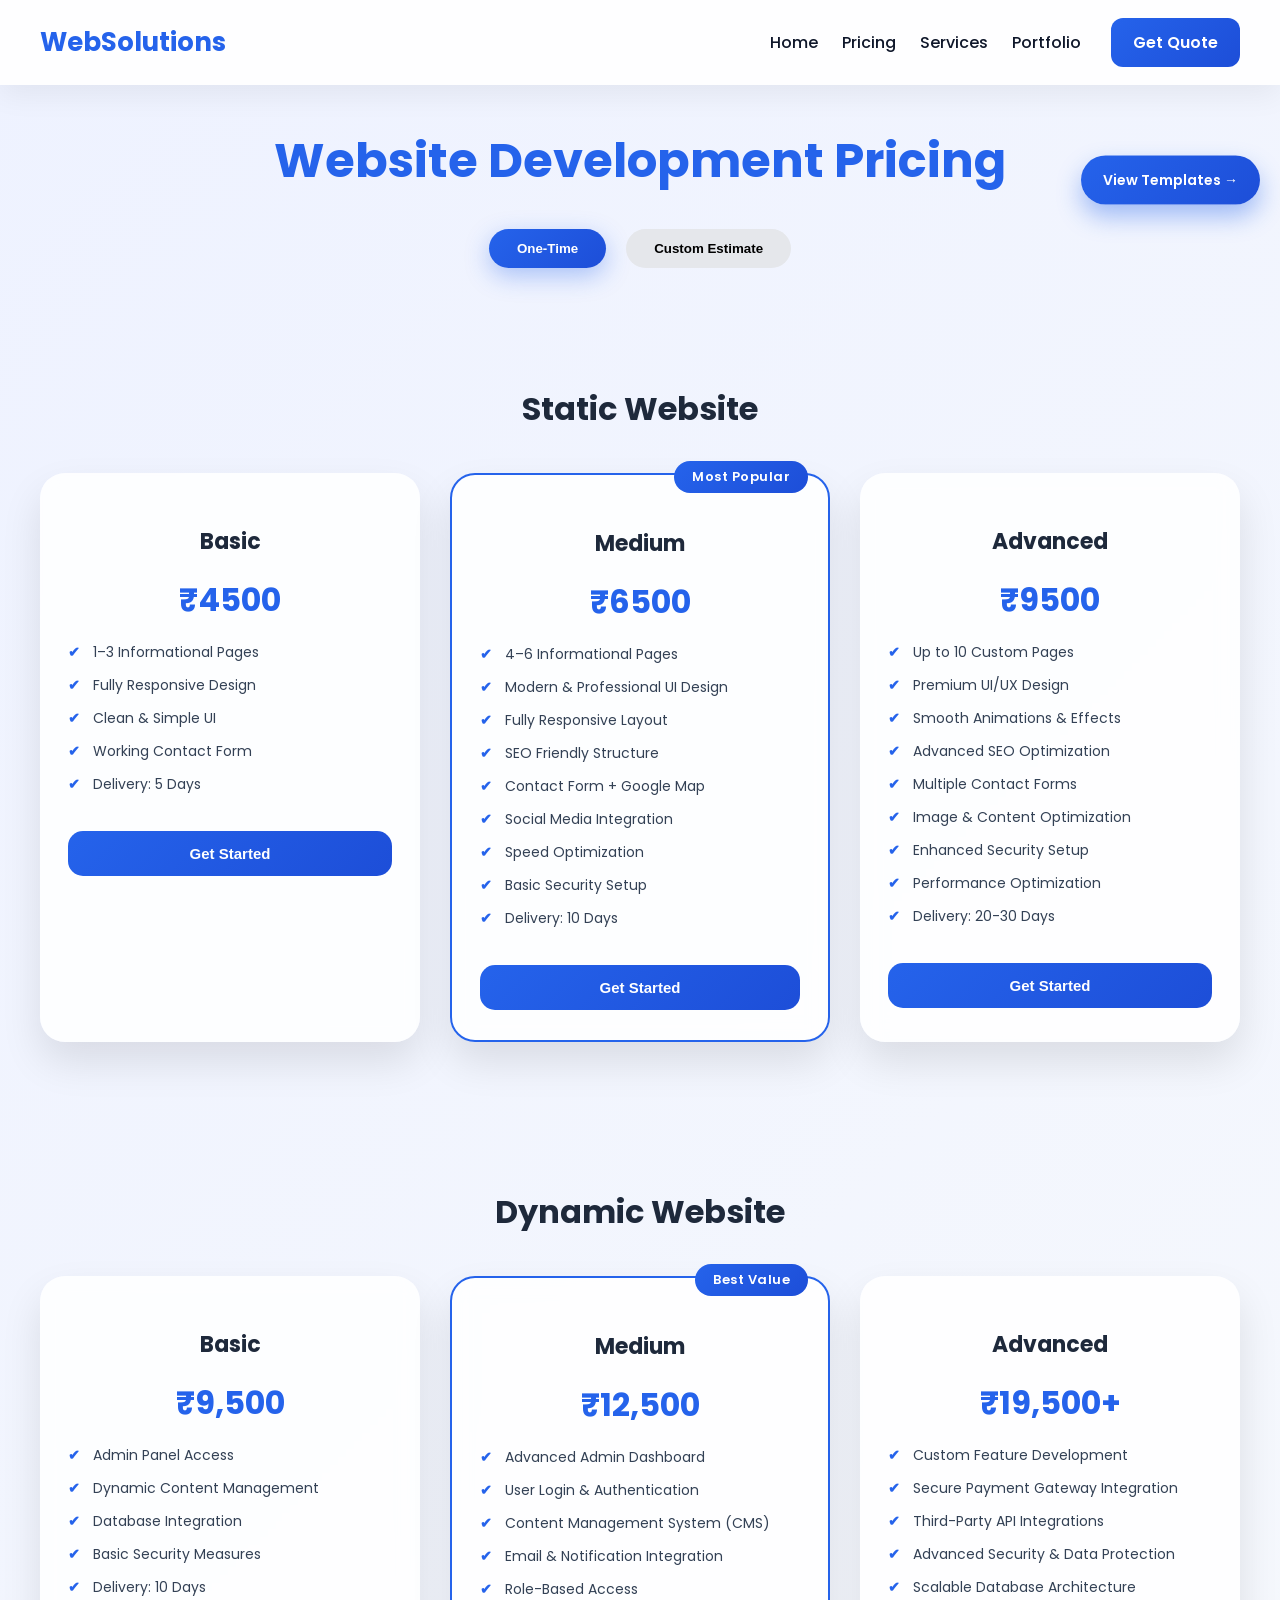
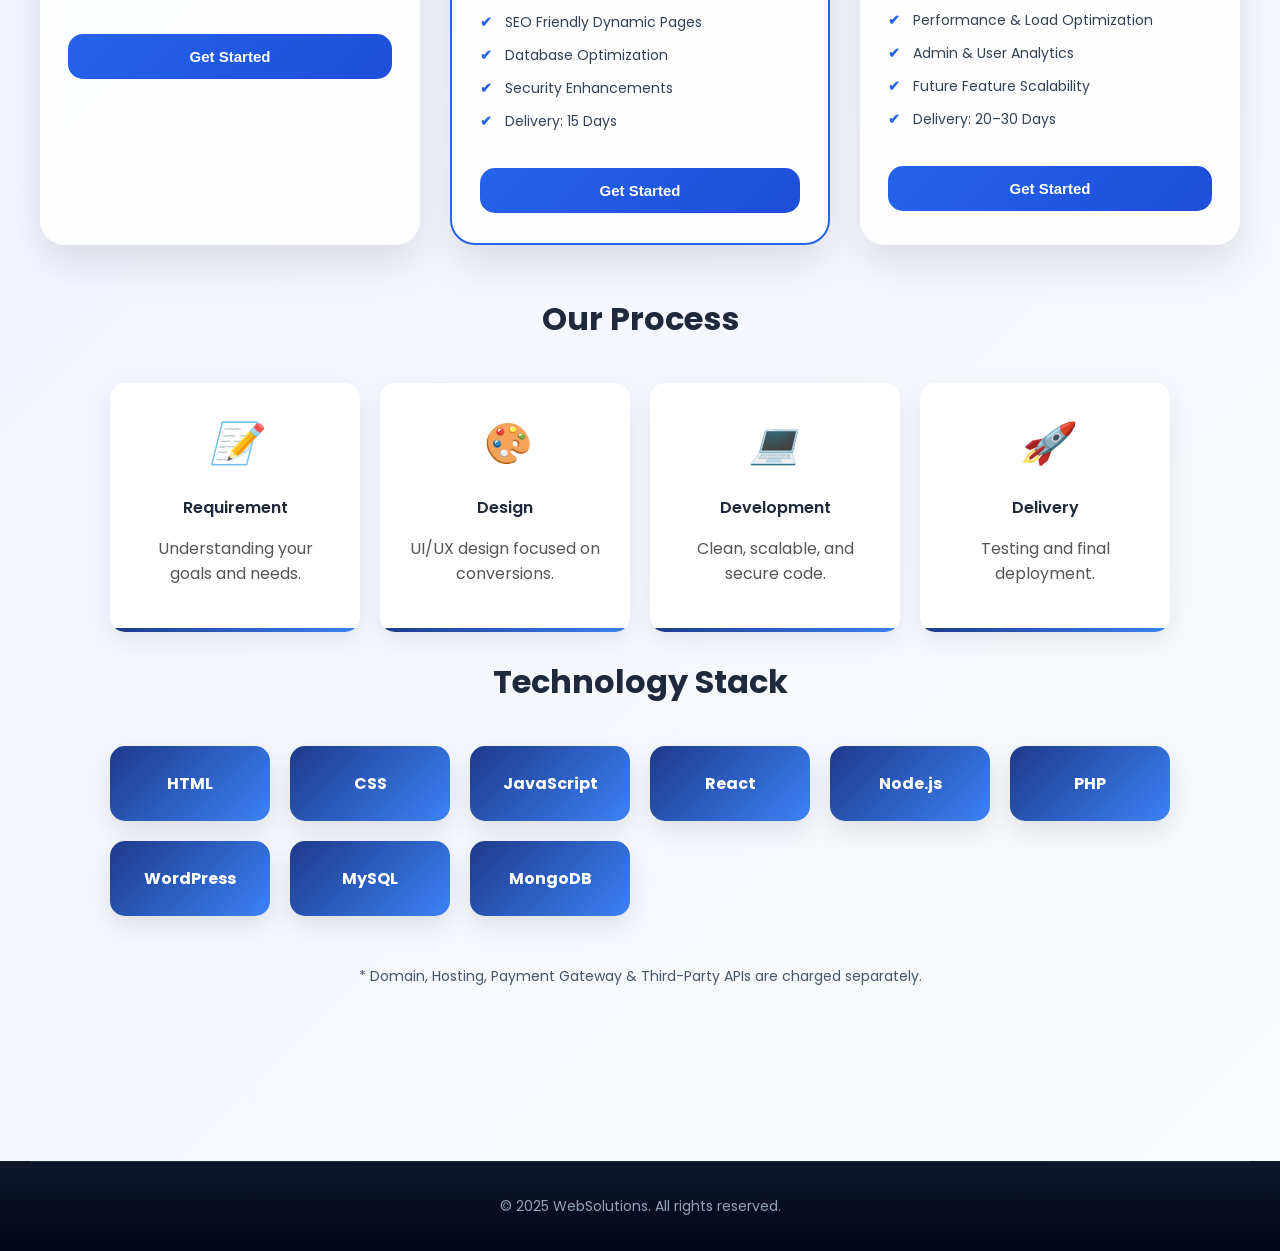
==== pricing.html @ 4da559c1 "Add files via upload" ====
<!DOCTYPE html>
<html lang="en">
<head>
<meta charset="UTF-8">
<meta name="viewport" content="width=device-width, initial-scale=1.0">
<title>Website Development Pricing</title>

<link href="https://fonts.googleapis.com/css2?family=Poppins:wght@300;400;500;600;700&display=swap" rel="stylesheet">
<link rel="stylesheet" href="style.css">
<link rel="stylesheet" href="header.css">


<style>
:root{
    --primary:#2563eb;
    --secondary:#0f172a;
    --light:#f8fafc;
    --card-bg:rgba(255,255,255,0.85);
    --shadow:0 20px 40px rgba(0,0,0,0.1);
}

*{ box-sizing:border-box; }

body {
    font-family: 'Poppins', sans-serif;
    margin: 0;
    background: linear-gradient(135deg,#eef2ff,#f8fafc);
    color:#1e293b;
}

/* Headings */
h1 {
    text-align:center;
    font-size:3rem;
    margin-top:40px;
    font-weight:700;
    color:var(--primary);
}
h2{
    text-align:center;
    font-size:2rem;
    margin-bottom:40px;
}

/* Toggle Buttons */
.toggle-box {
    text-align:center;
    margin:30px 0;
}
.toggle-box button {
    padding:12px 28px;
    border:none;
    margin:0 8px;
    cursor:pointer;
    border-radius:30px;
    font-weight:600;
    background:#e5e7eb;
    transition:0.3s;
}
.toggle-box .active {
    background:linear-gradient(135deg,var(--primary),#1d4ed8);
    color:#fff;
    box-shadow:0 8px 25px rgba(37,99,235,0.35);
}

/* Templates Button */
.templates-btn{
    position:fixed;
    right:20px;
    top:20%;
    transform:translateY(-50%);
    background:linear-gradient(135deg,#2563eb,#1d4ed8);
    color:#fff;
    padding:14px 22px;
    border-radius:30px;
    font-size:14px;
    font-weight:600;
    text-decoration:none;
    box-shadow:0 12px 25px rgba(37,99,235,0.4);
    z-index:999;
    transition:0.3s ease, transform 0.3s ease;
}
.templates-btn:hover{
    transform:translateY(-50%) scale(1.1);
    box-shadow:0 18px 35px rgba(37,99,235,0.55);
}

/* Pricing Section */
.pricing-section {
    padding:60px 20px;
}
.cards {
    display:grid;
    grid-template-columns:repeat(auto-fit,minmax(280px,1fr));
    gap:30px;
    max-width:1200px;
    margin:auto;
}

/* Card Styles */
.card {
    background:var(--card-bg);
    padding:30px 28px;
    border-radius:25px;
    box-shadow:var(--shadow);
    backdrop-filter:blur(10px);
    transition:0.4s ease, transform 0.4s;
    position: relative;
}
.card:hover{
    transform: translateY(-15px) scale(1.03);
    box-shadow:0 25px 50px rgba(0,0,0,0.15);
}
.card.popular {
    border:2px solid var(--primary);
}
.popular-tag {
    position:absolute;
    top:-14px;
    right:20px;
    background:linear-gradient(135deg,var(--primary),#1d4ed8);
    color:#fff;
    padding:6px 18px;
    font-size:13px;
    border-radius:30px;
    font-weight:600;
    letter-spacing:0.5px;
}
.card h3 {
    text-align:center;
    font-size:22px;
    margin-bottom:15px;
}
.price {
    text-align:center;
    font-size:32px;
    font-weight:700;
    color:var(--primary);
    margin:18px 0;
}
ul {
    list-style:none;
    padding:0;
}
ul li {
    margin-bottom:12px;
    padding-left:25px;
    position:relative;
    font-size:14px;
    color:#334155;
}
ul li::before{
    content:"✔";
    position:absolute;
    left:0;
    color:var(--primary);
    font-weight:600;
}

/* Card Buttons */
.card button {
    width:100%;
    padding:14px;
    border:none;
    background:linear-gradient(135deg,var(--primary),#1d4ed8);
    color:#fff;
    border-radius:15px;
    cursor:pointer;
    font-size:15px;
    font-weight:600;
    margin-top:20px;
    transition:0.3s, transform 0.3s;
}
.card button:hover {
    transform:scale(1.05);
    box-shadow:0 12px 30px rgba(37,99,235,0.35);
}

/* Note */
.note {
    text-align:center;
    margin-top:40px;
    color:#475569;
    font-size:14px;
}

/* Modal */
.modal{
    display:none;
    position:fixed;
    top:0; left:0;
    width:100%;
    height:100%;
    background:rgba(0,0,0,0.6);
    backdrop-filter:blur(6px);
    z-index:999;
}
.modal-content{
    background:#fff;
    width:90%;
    max-width:500px;
    margin:6% auto;
    padding:30px;
    border-radius:25px;
    position:relative;
    box-shadow:0 20px 50px rgba(0,0,0,0.15);
}
.close{
    position:absolute;
    top:15px;
    right:20px;
    font-size:25px;
    cursor:pointer;
    transition:0.3s;
}
.close:hover{
    color:var(--primary);
}
.modal-content label{
    display:block;
    margin-top:15px;
    font-size:14px;
}
.modal-content select,
.modal-content input{
    width:100%;
    padding:12px;
    margin-top:6px;
    border-radius:12px;
    border:1px solid #cbd5f5;
    font-size:14px;
}
.estimate-price{
    font-size:28px;
    color:var(--primary);
    font-weight:700;
    margin:15px 0;
}
.submit-btn{
    width:100%;
    padding:14px;
    border:none;
    border-radius:15px;
    background:linear-gradient(135deg,var(--primary),#1d4ed8);
    color:#fff;
    font-size:16px;
    cursor:pointer;
    transition:0.3s, transform 0.3s;
}
.submit-btn:hover{
    transform:scale(1.05);
    box-shadow:0 12px 30px rgba(37,99,235,0.35);
}

/* Responsive */
@media(max-width:768px){
    .templates-btn{
        right:12px;
        top:auto;
        bottom:20px;
        transform:none;
        border-radius:14px;
        padding:12px 16px;
        font-size:13px;
    }
}
.process { max-width: 1100px; margin: 50px auto; padding: 0 20px; }
/* Process Flow */
    .process-flow { display: flex; flex-wrap: wrap; justify-content: space-between; gap: 20px; margin-top: 30px; }
    .process-card { flex: 1 1 220px; background: white; padding: 30px; border-radius: 15px; text-align: center; box-shadow: 0 8px 25px rgba(0,0,0,0.08); transition: transform 0.4s, box-shadow 0.4s; position: relative; overflow: hidden; }
    .process-card:hover { transform: translateY(-10px); box-shadow: 0 15px 35px rgba(0,0,0,0.15); }
    .process-card::after { content: ''; position: absolute; width: 100%; height: 4px; background: linear-gradient(to right, #1e3a8a, #3b82f6); bottom: 0; left: 0; border-radius: 4px; }
    .process-card i { font-size: 2.5rem; color: #1e3a8a; margin-bottom: 15px; display: block; transition: transform 0.4s; }
    .process-card:hover i { transform: scale(1.2) rotate(10deg); }
    .process-card h4 { margin-bottom: 10px; font-weight: 600; }
    .process-card p { color: #555; }

    /* Tech Stack */
    .tech-stack { display: grid; grid-template-columns: repeat(auto-fit, minmax(140px, 1fr)); gap: 20px; margin-top: 30px; }
    .tech-card { background: linear-gradient(135deg,#1e3a8a,#3b82f6); color: white; padding: 25px; border-radius: 15px; text-align: center; font-weight: 700; font-size: 1rem; box-shadow: 0 10px 25px rgba(0,0,0,0.1); transition: transform 0.4s, box-shadow 0.4s; }
    .tech-card:hover { transform: translateY(-10px) scale(1.05); box-shadow: 0 15px 35px rgba(0,0,0,0.2); }
</style>
</head>
<body>
    <header id="top-header" class="top-header"></header>

<h1>Website Development Pricing</h1>

<div class="toggle-box">
    <button id="oneTimeBtn" class="active">One-Time</button>
    <button onclick="openEstimator()">Custom Estimate</button>
</div>

<a href="templates.html" class="templates-btn">
    View Templates →
</a>

<!-- STATIC WEBSITE -->
<section class="pricing-section">
<h2>Static Website</h2>
<div class="cards">
    <div class="card">
        <h3>Basic</h3>
        <div class="price">₹4500</div>
        <ul>
            <li>1–3 Informational Pages</li>
            <li>Fully Responsive Design</li>
            <li>Clean & Simple UI</li>
            <li>Working Contact Form</li>
            <!-- <li>Mobile & Desktop Compatibility</li> -->
            <!-- <li>Basic SEO Setup</li>
            <li>Fast Loading Pages</li> -->
            <li>Delivery: 5 Days</li>
        </ul>
        <button onclick="openWhatsApp('Static Website','Basic','₹5,000',['1–3 Pages','Responsive Design','Basic UI','Contact Form','Delivery: 5 Days'])">Get Started</button>
    </div>
    <div class="card popular">
        <div class="popular-tag">Most Popular</div>
        <h3>Medium</h3>
        <div class="price">₹6500</div>
        <ul>
            <li>4–6 Informational Pages</li>
            <li>Modern & Professional UI Design</li>
            <li>Fully Responsive Layout</li>
            <li>SEO Friendly Structure</li>
            <li>Contact Form + Google Map</li>
            <li>Social Media Integration</li>
            <li>Speed Optimization</li>
            <li>Basic Security Setup</li>
            <li>Delivery: 10 Days</li>
        </ul>
        <button onclick="openWhatsApp('Static Website','Medium','₹10,000',['4–6 Pages','Modern UI','SEO Friendly','Contact + Map','Delivery: 7 Days'])">Get Started</button>
    </div>
    <div class="card">
        <h3>Advanced</h3>
        <div class="price">₹9500</div>
        <ul>
            <li>Up to 10 Custom Pages</li>
            <li>Premium UI/UX Design</li>
            <li>Smooth Animations & Effects</li>
            <li>Advanced SEO Optimization</li>
            <li>Multiple Contact Forms</li>
            <li>Image & Content Optimization</li>
            <li>Enhanced Security Setup</li>
            <li>Performance Optimization</li>
            <li>Delivery: 20-30 Days</li>
        </ul>
        <button onclick="openWhatsApp('Static Website','Advanced','₹18,000',['Up to 10 Pages','Premium UI','Animations','SEO Optimization','Delivery: 10 Days'])">Get Started</button>
    </div>
</div>
</section>

<!-- DYNAMIC WEBSITE -->
<section class="pricing-section">
<h2>Dynamic Website</h2>
<div class="cards">
    <div class="card">
        <h3>Basic</h3>
        <div class="price">₹9,500</div>
        <ul>
            <li>Admin Panel Access</li>
            <li>Dynamic Content Management</li>
            <li>Database Integration</li>
            <!-- <li>Contact Form with Email Notification</li> -->
            <!-- <li>Responsive User Interface</li> -->
            <li>Basic Security Measures</li>
            <!-- <li>Content Update Capability</li> -->
            <li>Delivery: 10 Days</li>
        </ul>
        <button onclick="openWhatsApp('Dynamic Website','Basic','₹20,000',['Admin Panel','Dynamic Content','Contact Form','Basic Database','Delivery: 10 Days'])">Get Started</button>
    </div>
    <div class="card popular">
        <div class="popular-tag">Best Value</div>
        <h3>Medium</h3>
        <div class="price">₹12,500</div>
        <ul>
            <li>Advanced Admin Dashboard</li>
            <li>User Login & Authentication</li>
            <li>Content Management System (CMS)</li>
            <li>Email & Notification Integration</li>
            <li>Role-Based Access</li>
            <li>SEO Friendly Dynamic Pages</li>
            <li>Database Optimization</li>
            <li>Security Enhancements</li>
            <li>Delivery: 15 Days</li>
        </ul>
        <button onclick="openWhatsApp('Dynamic Website','Medium','₹40,000',['Admin Dashboard','User Login','CMS','Email Integration','Delivery: 15 Days'])">Get Started</button>
    </div>
    <div class="card">
        <h3>Advanced</h3>
        <div class="price">₹19,500+</div>
        <ul>
            <li>Custom Feature Development</li>
            <li>Secure Payment Gateway Integration</li>
            <li>Third-Party API Integrations</li>
            <li>Advanced Security & Data Protection</li>
            <li>Scalable Database Architecture</li>
            <li>Performance & Load Optimization</li>
            <li>Admin & User Analytics</li>
            <li>Future Feature Scalability</li>
            <li>Delivery: 20–30 Days</li>
        </ul>
        <button onclick="openWhatsApp('Dynamic Website','Advanced','₹70,000+',['Custom Features','Payment Gateway','API Integration','High Security','Delivery: 20–30 Days'])">Get Started</button>
    </div>
</div>

<div class="process">
<section>
  <h2>Our Process</h2>
  <div class="process-flow">
    <div class="process-card">
      <i>📝</i>
      <h4>Requirement</h4>
      <p>Understanding your goals and needs.</p>
    </div>
    <div class="process-card">
      <i>🎨</i>
      <h4>Design</h4>
      <p>UI/UX design focused on conversions.</p>
    </div>
    <div class="process-card">
      <i>💻</i>
      <h4>Development</h4>
      <p>Clean, scalable, and secure code.</p>
    </div>
    <div class="process-card">
      <i>🚀</i>
      <h4>Delivery</h4>
      <p>Testing and final deployment.</p>
    </div>
  </div>
</section>

<section>
  <h2>Technology Stack</h2>
  <div class="tech-stack">
    <div class="tech-card">HTML</div>
    <div class="tech-card">CSS</div>
    <div class="tech-card">JavaScript</div>
    <div class="tech-card">React</div>
    <div class="tech-card">Node.js</div>
    <div class="tech-card">PHP</div>
    <div class="tech-card">WordPress</div>
    <div class="tech-card">MySQL</div>
    <div class="tech-card">MongoDB</div>
  </div>
</section>
</div>
<p class="note">* Domain, Hosting, Payment Gateway & Third-Party APIs are charged separately.</p>
</section>

<!-- MODAL -->
<div id="estimatorModal" class="modal">
  <div class="modal-content">
    <span class="close" onclick="closeEstimator()">×</span>
    <h2>Custom Website Cost Estimation</h2>

    <label>Website Type</label>
    <select id="siteType" onchange="calculateCost()">
      <option value="static">Static Website</option>
      <option value="dynamic">Dynamic Website</option>
    </select>

    <label>Number of Pages</label>
    <input type="number" id="pages" value="5" min="1" onchange="calculateCost()">

    <label><input type="checkbox" id="admin" onchange="calculateCost()"> Admin Panel</label>
    <label><input type="checkbox" id="login" onchange="calculateCost()"> Login / Signup</label>
    <label><input type="checkbox" id="payment" onchange="calculateCost()"> Mobile Friendly</label>
    <label><input type="checkbox" id="seo" onchange="calculateCost()"> SEO Optimization</label>

    <h3>Total Estimated Cost</h3>
    <div class="estimate-price">₹ <span id="totalCost">0</span></div>

    <button class="submit-btn" onclick="sendEstimatorQuote()">Request Final Quote</button>

  </div>
</div>
<div id="footer"></div>


<script>
    fetch("header.html")
    .then(res => res.text())
    .then(data => {
        document.getElementById("top-header").innerHTML = data;
        lucide.createIcons(); // re-init icons after load
    });
fetch("footer.html")
    .then(res => res.text())
    .then(data => {
        document.getElementById("footer").innerHTML = data;
        lucide.createIcons(); // re-init icons after load
    });
function openEstimator(){ document.getElementById("estimatorModal").style.display="block"; calculateCost(); }
function closeEstimator(){ document.getElementById("estimatorModal").style.display="none"; }

function calculateCost(){
    let total = 0;
    const siteType = document.getElementById("siteType").value;
    const pages = parseInt(document.getElementById("pages").value);
    const admin = document.getElementById("admin");
    const login = document.getElementById("login");
    const payment = document.getElementById("payment");
    const seo = document.getElementById("seo");

    total += siteType === "static" ? 3000 : 12000;
    total += pages * 1000;
    if(admin.checked) total += 5000;
    if(login.checked) total += 4000;
    if(payment.checked) total += 2000;
    if(seo.checked) total += 4000;

    document.getElementById("totalCost").innerText = total.toLocaleString("en-IN");
}

function openWhatsApp(type, plan, price, features) {
    const phoneNumber = "919012622994";
    let featureList = features.map(f => `• ${f}`).join('\n');
    const message = `Hello 
I am interested in your website development service.

 Website Type: ${type}
 Package: ${plan}
 Price: ${price}

 Included Features:
${featureList}

Please share next steps.`;
    const url = `https://wa.me/${phoneNumber}?text=${encodeURIComponent(message)}`;
    window.open(url, "_blank");
}

function sendEstimatorQuote() {
    const phoneNumber = "919012622994";
    const siteType = document.getElementById("siteType").value;
    const pages = document.getElementById("pages").value;
    const admin = document.getElementById("admin").checked ? "Yes" : "No";
    const login = document.getElementById("login").checked ? "Yes" : "No";
    const payment = document.getElementById("payment").checked ? "Yes" : "No";
    const seo = document.getElementById("seo").checked ? "Yes" : "No";
    const totalCost = document.getElementById("totalCost").innerText;

    const message = `Hello!
I am interested in a custom website development quote.

Website Type: ${siteType === "static" ? "Static Website" : "Dynamic Website"}
Number of Pages: ${pages}
Admin Panel: ${admin}
Login / Signup: ${login}
Mobile Friendly: ${payment}
SEO Optimization: ${seo}

Estimated Cost: ₹${totalCost}

Please share the next steps.`;

    window.open(`https://wa.me/${phoneNumber}?text=${encodeURIComponent(message)}`, "_blank");
}
</script>

</body>
</html>
---- style.css ----
/* ===== FOOTER ===== */
.site-footer{
    background:linear-gradient(180deg,#0f172a,#020617);
    color:#cbd5f5;
    padding:0px 30px 0; /* ===== change for full footer ===== */
    margin-top:100px;
}

.footer-container{
    max-width:1200px;
    margin:auto;
    display:grid;
    grid-template-columns:repeat(auto-fit,minmax(220px,1fr));
    gap:40px;
    
}

.footer-col h3,
.footer-col h4{
    color:#fff;
    margin-bottom:18px;
}

.footer-logo{
    font-size:26px;
    font-weight:700;
    color:#60a5fa;
}

.footer-col p{
    font-size:15px;
    line-height:1.7;
    color:#94a3b8;
}

.footer-col ul{
    list-style:none;
}

.footer-col ul li{
    margin-bottom:12px;
}

.footer-col ul li a{
    text-decoration:none;
    color:#94a3b8;
    font-size:15px;
    transition:.3s;
}

.footer-col ul li a:hover{
    color:#60a5fa;
}

.footer-contact li{
    display:flex;
    align-items:center;
    gap:10px;
    font-size:15px;
}

.footer-contact i{
    width:18px;
    height:18px;
    color:#60a5fa;
}

.footer-socials{
    display:flex;
    gap:14px;
}

.footer-socials a{
    width:42px;
    height:42px;
    border-radius:12px;
    background:rgba(255,255,255,.08);
    display:flex;
    align-items:center;
    justify-content:center;
    color:#fff;
    transition:.3s;
}

.footer-socials a:hover{
    background:#2563eb;
    transform:translateY(-4px);
}

/* Footer Bottom */
.footer-bottom{
    margin-top:60px;
    border-top:1px solid rgba(255,255,255,.1);
    padding:20px 0;
    text-align:center;
    font-size:14px;
    color:#94a3b8;
}

/* Responsive */
@media(max-width:768px){
    .site-footer{
        padding-top:0px;
        text-align:center;
    }

    .footer-contact li{
        justify-content:center;
    }

    .footer-socials{
        justify-content:center;
    }
}
---- header.css ----
/* ===== HEADER ===== */
header{
    position: sticky;
    top: 0;
    z-index: 1000;
    background: rgba(255,255,255,.9);
    backdrop-filter: blur(14px);
    display: flex;
    justify-content: space-between;
    align-items: center;
    padding: 18px 40px;
    box-shadow: 0 10px 30px rgba(0,0,0,.06);
}

/* Logo */
.logo{
    font-size: 26px;
    font-weight: 700;
    color: var(--primary);
}

/* Navigation */
nav{
    display: flex;
    align-items: center;
}

nav a{
    margin-left: 24px;
    text-decoration: none;
    color: var(--secondary);
    font-weight: 500;
    position: relative;
    white-space: nowrap;
}

nav a::after{
    content: "";
    position: absolute;
    bottom: -6px;
    left: 0;
    width: 0;
    height: 2px;
    background: var(--primary);
    transition: .3s;
}
nav a:hover::after{
    width: 100%;
}

/* CTA Button */
.cta{
    margin-left: 30px;
    background: linear-gradient(135deg,#2563eb,#1d4ed8);
    color: #fff;
    padding: 12px 22px;
    border-radius: 12px;
    font-weight: 600;
}

/* ===== MOBILE MENU BUTTON ===== */
.menu-toggle{
    display: none;
    font-size: 28px;
    cursor: pointer;
    color: var(--secondary);
}

/* ===== RESPONSIVE ===== */

/* Tablet */
@media (max-width: 992px){
    header{
        padding: 16px 24px;
    }

    nav a{
        margin-left: 18px;
    }
}

/* Mobile */
@media (max-width: 768px){
    header{
        padding: 14px 20px;
    }

    .menu-toggle{
        display: block;
    }

    nav{
        position: absolute;
        top: 100%;
        left: 0;
        width: 100%;
        background: #fff;
        flex-direction: column;
        align-items: center;
        gap: 18px;
        padding: 25px 0;
        box-shadow: 0 20px 40px rgba(0,0,0,.1);
        display: none;
    }

    nav.active{
        display: flex;
    }

    nav a{
        margin-left: 0;
        font-size: 16px;
    }

    .cta{
        margin-left: 0;
        width: 90%;
        text-align: center;
    }
}
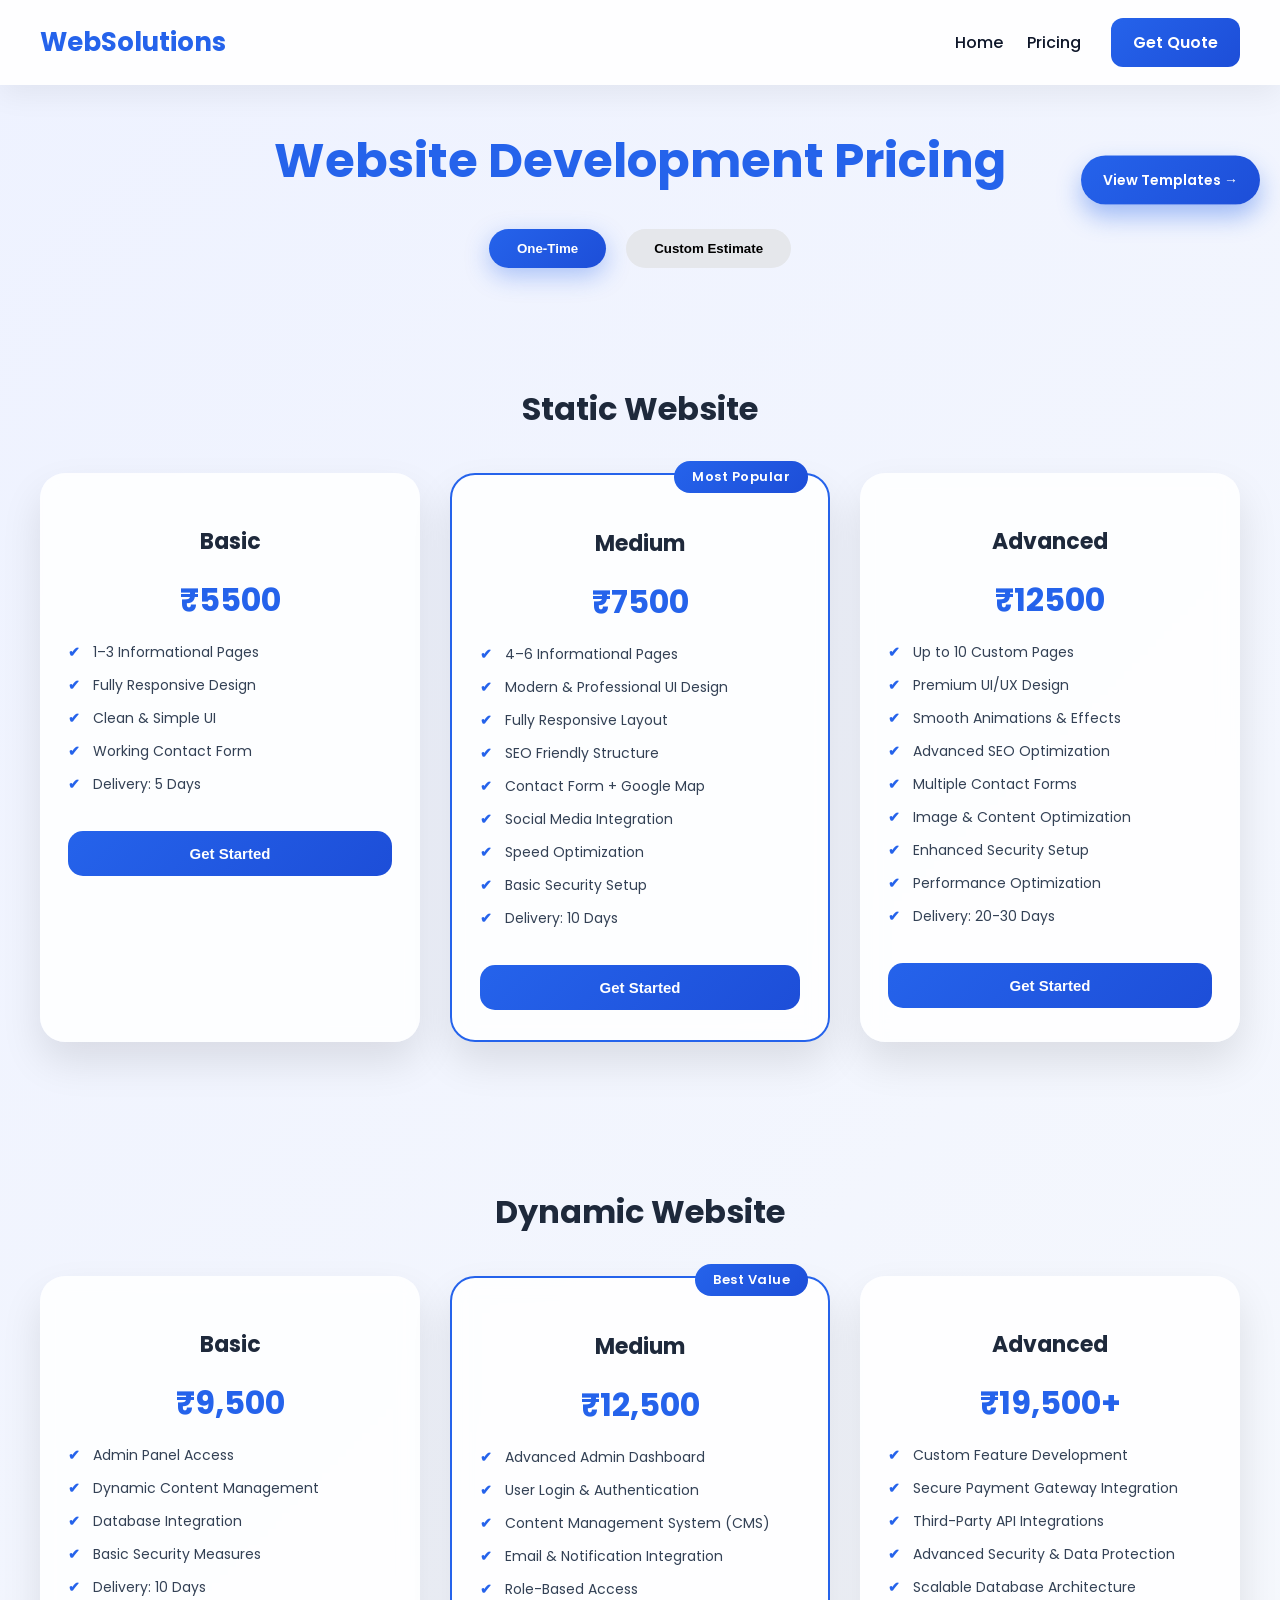
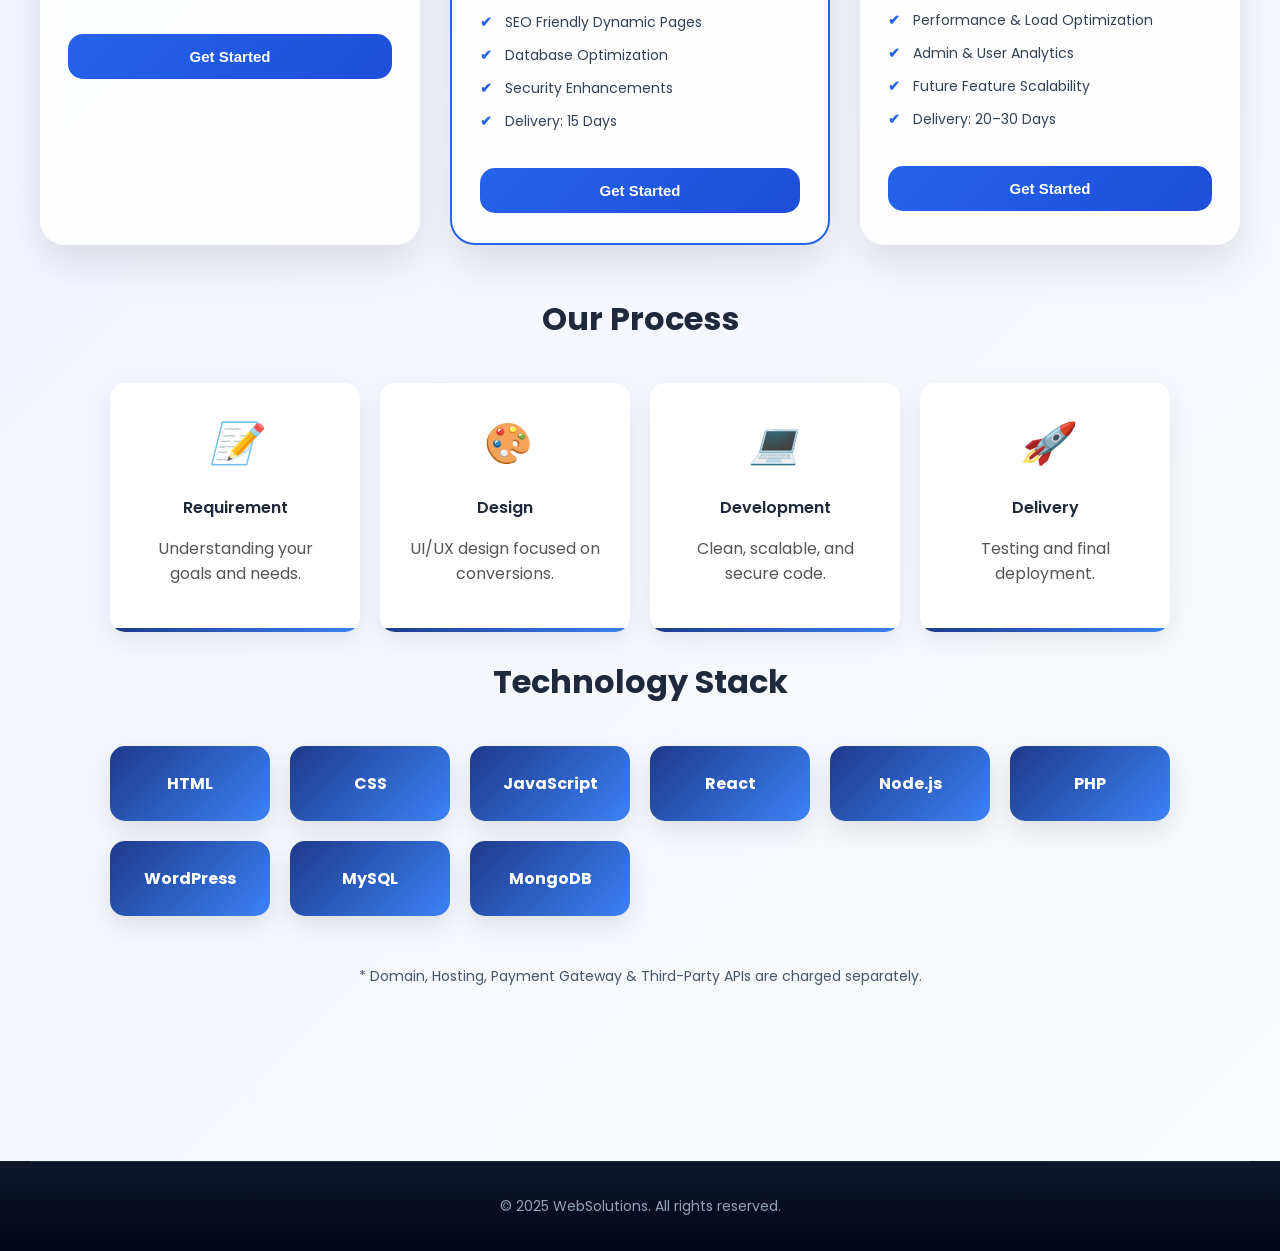
==== commit 04f19d94: "Update pricing.html" ====
--- a/pricing.html
+++ b/pricing.html
@@ -301,7 +301,7 @@
 <div class="cards">
     <div class="card">
         <h3>Basic</h3>
-        <div class="price">₹4500</div>
+        <div class="price">₹5500</div>
         <ul>
             <li>1–3 Informational Pages</li>
             <li>Fully Responsive Design</li>
@@ -317,7 +317,7 @@
     <div class="card popular">
         <div class="popular-tag">Most Popular</div>
         <h3>Medium</h3>
-        <div class="price">₹6500</div>
+        <div class="price">₹7500</div>
         <ul>
             <li>4–6 Informational Pages</li>
             <li>Modern & Professional UI Design</li>
@@ -333,7 +333,7 @@
     </div>
     <div class="card">
         <h3>Advanced</h3>
-        <div class="price">₹9500</div>
+        <div class="price">₹12500</div>
         <ul>
             <li>Up to 10 Custom Pages</li>
             <li>Premium UI/UX Design</li>
@@ -562,3 +562,4 @@
 
 </body>
 </html>
+
